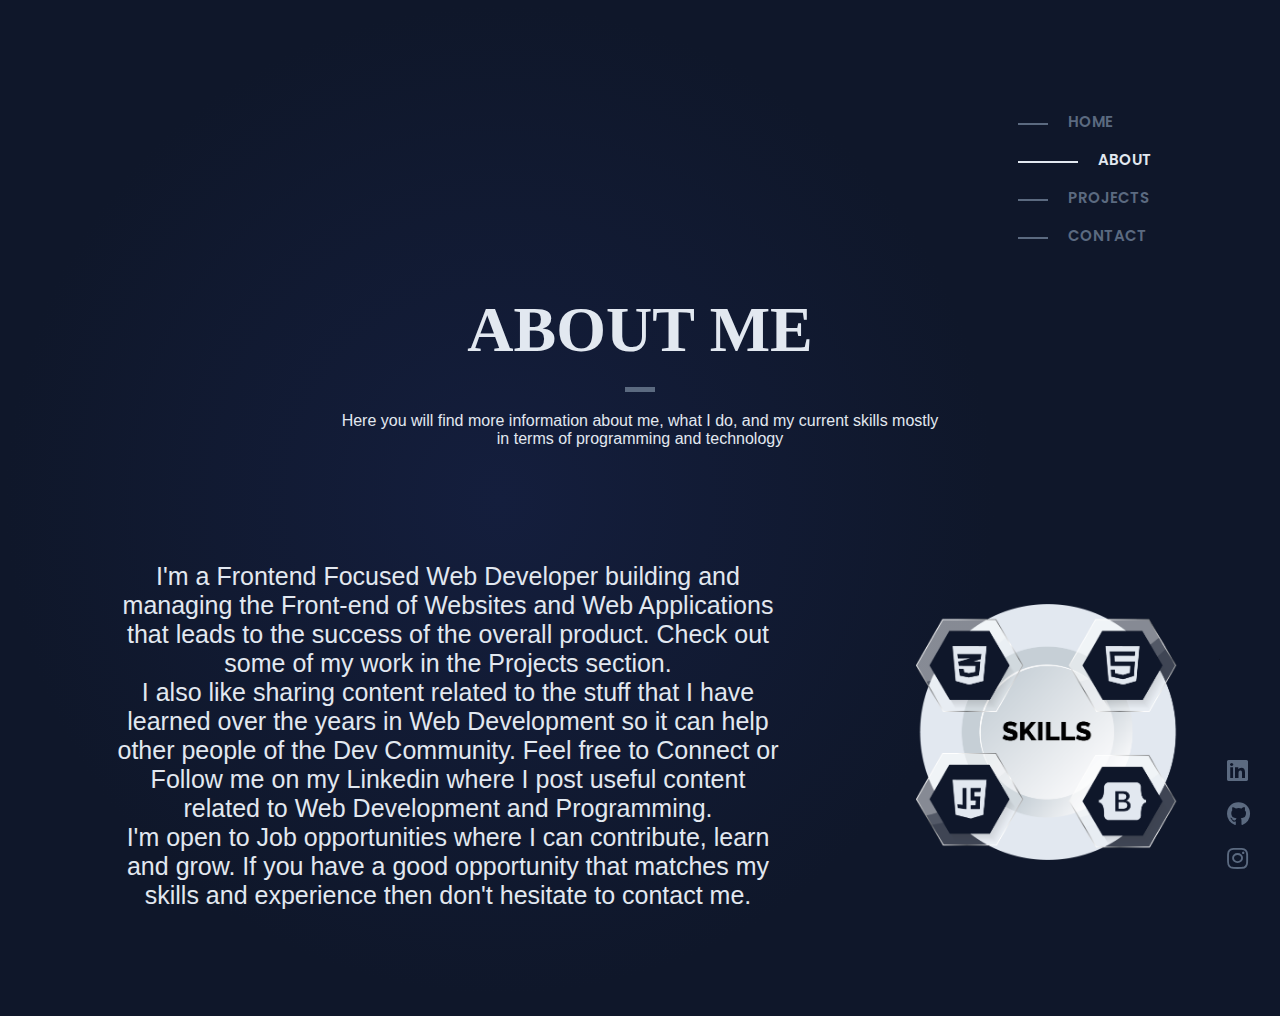
==== about.html @ a65237ea "Putting files" ====
<!DOCTYPE html>
<html lang="en">
  <head>
    <meta charset="UTF-8" />
    <meta name="viewport" content="width=device-width, initial-scale=1.0" />
    <title>Your Title Here</title>
    <link rel="stylesheet" href="styles_a.css" />
    <link rel="preconnect" href="https://fonts.googleapis.com" />
    <link rel="preconnect" href="https://fonts.gstatic.com" crossorigin />
    <link
      href="https://fonts.googleapis.com/css2?family=Poppins:ital,wght@0,100;0,200;0,300;0,400;0,500;0,600;0,700;0,800;0,900;1,100;1,200;1,300;1,400;1,500;1,600;1,700;1,800;1,900&display=swap"
      rel="stylesheet"
    />
    <link rel="stylesheet" href="https://cdnjs.cloudflare.com/ajax/libs/font-awesome/5.15.4/css/all.min.css">
    <script src="https://ajax.googleapis.com/ajax/libs/jquery/3.5.1/jquery.min.js"></script>

    <script src="cursor.js"></script>

  </head>
  <main>
    <header id="header">
      <nav id="nav-bar">
        <ul>
          <li><a href="index.html">HOME</a></li>
          <li><a href="about.html">ABOUT</a></li>
          <li><a href="projects.html">PROJECTS</a></li>
          <li><a href="contact.html">CONTACT</a></li>
        </ul>
      </nav>
    </header>

    <body>
      <div class="sun"></div>
      <div class="content">
        <h1>ABOUT ME</h1>
        <hr class="line" />
        <p>
          Here you will find more information about me, what I do, and my current skills mostly in terms of programming and technology
        </p>
      </div>

      <div class="about_me">
        <div class="detail">
          <p>I'm a Frontend Focused Web Developer building and managing the Front-end of Websites and Web Applications that leads to the success of the overall product. Check out some of my work in the Projects section.<br>
            I also like sharing content related to the stuff that I have learned over the years in Web Development so it can help other people of the Dev Community. Feel free to Connect or Follow me on my Linkedin where I post useful content related to Web Development and Programming.<br>
            I'm open to Job opportunities where I can contribute, learn and grow. If you have a good opportunity that matches my skills and experience then don't hesitate to contact me.</p>
        </div>
        <div class="skills"><img src="images/skills.png" alt="skills tree"></div>
      </div>




      <div id="contacts">
        <a
          href="https://www.linkedin.com/in/muhammad-abdullah-08879822a/"
          target="_blank"
          ><i class="fab fa-linkedin"></i
        ></a>

        <a href="https://github.com/Abdullaha2h" target="_blank"
          ><i class="fab fa-github"></i
        ></a>

        <a href="https://www.instagram.com/heyiamm.abdullah/" target="_blank"
          ><i class="fab fa-instagram"></i
        ></a>
      </div>
    </body>
  </main>
</html>
---- styles_a.css ----
body {
  background-color: #0f172a;
  color: #e2e8f0;
  margin: auto;
  overflow-x: hidden;
  font-family: "Gill Sans", "Gill Sans MT", Calibri, "Trebuchet MS", sans-serif;
}

.sun {
  height: 1000px;
  width:1000px;
 
  background: radial-gradient(circle, #141e3d 0%,  rgba(255, 14, 14, 0) 70%);
	z-index:-1;
	background-repeat: no-repeat;
	background-position: center;

  position: absolute;
  
}

#nav-bar {
  position: absolute;
  top: 10vh;
  right: 100px;
  padding-right: 20px;
  font-family: "Poppins", sans-serif;
  font-weight: 600;
  font-style: normal;
  font-size: 15px;
}

nav {
  color: #5b6a80;
}

nav ul {
  list-style-type: none;
  padding: 0;
  margin: 0;
}

nav li {
  display: flex;
  flex-direction: c;
  padding-top: 5px;
}

nav a {
  color: #5b6a80;
  text-decoration: none;
}

nav {
  /* Background color of the navigation */
  padding: 10px;
}

/* Styling for the navigation links */
nav a {
  color: #5b6a80; /* Default text color */
  text-decoration: none; /* Remove underline */
  padding: 5px 10px; /* Adjust spacing */
  display: inline-block;
  position: relative; /* Position relative to create a reference for the line */
}

/* Styling for the lines before each navigation link */
nav a::before {
  content: ""; /* Empty content */
  position: absolute; /* Position absolute to place the line */
  left: -40px; /* Position line to the left of navigation link */
  bottom: 13px; /* Position line at the bottom of navigation link */
  width: 30px; /* Initial width of the line */
  height: 2px; /* Height of the line */
  background-color: #5b6a80; /* Initial background color of the line */
  transition: width 0.2s ease; /* Transition effect for the width */
}

/* Hover effect for navigation links */
nav a:hover {
  color: #e2e8f0;
  transform: translateX(30px);

  /* Text color on hover */
}

/* Hover effect for lines before navigation links */
nav a:hover::before {
  width: 60px; /* Increase width of the line on hover */
  background-color: #e2e8f0; /* Change background color of the line on hover */
  transform: translateX(-30px);
}

nav ul li:nth-child(2) a {
  color: #e2e8f0;
  transform: translateX(30px);
}
nav ul li:nth-child(2) a::before {
  width: 60px;
  background-color: #e2e8f0;
  transform: translateX(-30px);
}

.fab {
  font-size: 24px;
  margin: auto;
  color: #5b6a80;
  padding: 10px;
}
#contacts {
  position: fixed;
  bottom: 0px;
  right: 0px;
  padding: 20px 20px;
  display: flex;
  flex-direction: column;
}

.fab:hover {
  color: #e2e8f0;
}

.content {
  text-align: center;
  margin: auto;
  padding-top: 250px;
  color: #e2e8f0;
}

.content .line {
  /* Styles for the line */
  border: none;
  border-bottom: 5px solid #5b6a80; /* Add a 1px solid black line */
  margin-bottom: 20px; /* Add some space below the line */
  width: 30px;
}

.content h1 {font-family: Raleway;
  font-size: 64px;
  margin-bottom: 20px;
}
.content p {
  max-width: 600px;
  margin: auto;
  font-size: 16px;
}

.about_me{display: flex; margin: auto;padding: 20px;justify-content: center;}
.about_me .detail{ width:70vw;;height: 400px;margin:5vw;border-radius: 5px;display:flex;justify-content:  center;align-items: center;}

.about_me .detail:hover{background-color: rgba(255, 255, 255, 0.06);}

.about_me p {
  padding: 30px;
  text-align: center;
  margin: auto;
  font-size: 25px;
  font-weight: 100;
}

.about_me .skills{width:20vw;height: 400px;margin:5vw; display:flex; justify-content:  center;align-items: center;}

.skills img{height:20vw;}
.skills img:hover{height:22vw;
 }
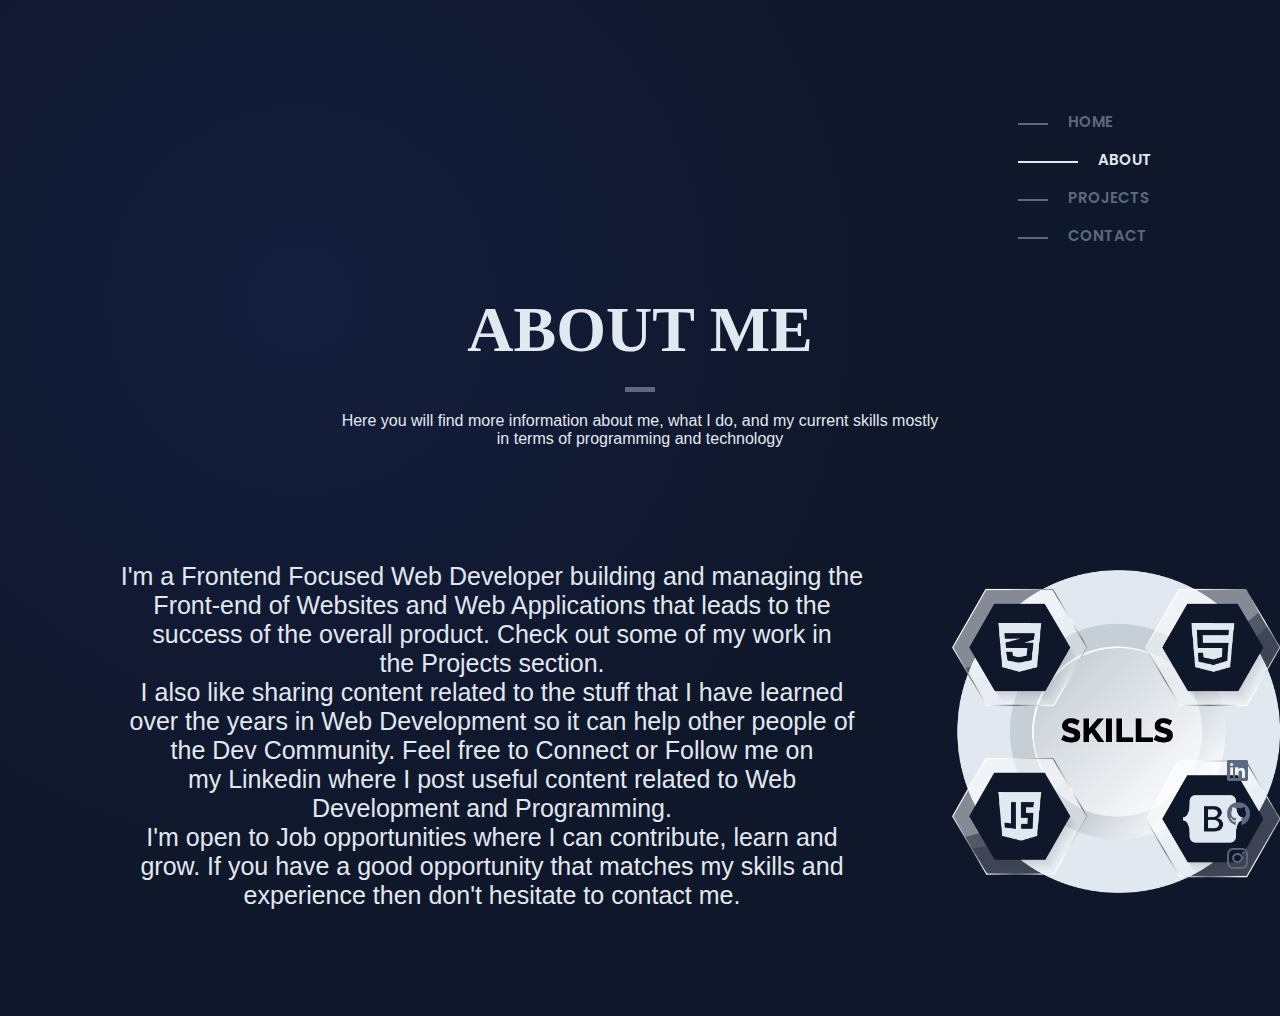
==== commit bbf1b2a8: "Changes" ====
--- a/about.html
+++ b/about.html
@@ -2,8 +2,9 @@
 <html lang="en">
   <head>
     <meta charset="UTF-8" />
+    <link rel="shortcut icon" type="x-icon" href="images/icon.png">
     <meta name="viewport" content="width=device-width, initial-scale=1.0" />
-    <title>Your Title Here</title>
+    <title>About Me - Portfolio</title>
     <link rel="stylesheet" href="styles_a.css" />
     <link rel="preconnect" href="https://fonts.googleapis.com" />
     <link rel="preconnect" href="https://fonts.gstatic.com" crossorigin />
--- a/styles_a.css
+++ b/styles_a.css
@@ -7,16 +7,16 @@
 }
 
 .sun {
-  height: 1000px;
-  width:1000px;
- 
-  background: radial-gradient(circle, #141e3d 0%,  rgba(255, 14, 14, 0) 70%);
-	z-index:-1;
-	background-repeat: no-repeat;
-	background-position: center;
-
+  height: 600px;
+  width: 600px;
+  
+  background: radial-gradient(circle, #141e3d 0%, rgba(255, 14, 14, 0) 70%);
+  z-index: -1;
+  background-repeat: no-repeat;
+  background-position: center;
+  
   position: absolute;
-  
+  transform: scale(200%);
 }
 
 #nav-bar {
@@ -155,12 +155,50 @@
   padding: 30px;
   text-align: center;
   margin: auto;
-  font-size: 25px;
+  
+  font-size: min(2vw, 25px);
   font-weight: 100;
 }
 
-.about_me .skills{width:20vw;height: 400px;margin:5vw; display:flex; justify-content:  center;align-items: center;}
-
-.skills img{height:20vw;}
-.skills img:hover{height:22vw;
- }+.about_me .skills{width:20vw;display:flex; justify-content:  center;align-items: center;margin:20px;}
+
+.skills img{width:30vw;padding-left: 5vw;}
+.skills img:hover{width:35vw;
+ }
+
+
+ @media only screen and (max-width: 600px) {
+  #welcome-section {
+      width: 100%;
+      padding-right:10px;
+  }
+  
+
+  .content h1 {
+      font-size: 6vw;
+      margin-bottom: 0px;
+  }
+
+  #welcome-section h2 {
+    font-size: 4vw;
+}
+
+  .content p {
+      font-size: 2vw;
+      width:70vw;
+  }
+  .about_me p{
+    font-size:2.5vw;
+  }
+  #nav-bar{transform: scale(70%);top:10px;right:30px;}
+  .about_me{display: flex;flex-direction: column;justify-content:  center;align-items: center;}
+
+  .about_me .detail{background-color: rgba(255, 255, 255, 0.06);order:2;margin:auto;height:40vh;}
+
+  .skills img{top:10px;order:1;width:60vw;height:auto;margin:auto; display:flex; }
+
+
+  .skills img:hover{width:65vw;height:auto;
+  }
+}
+ 